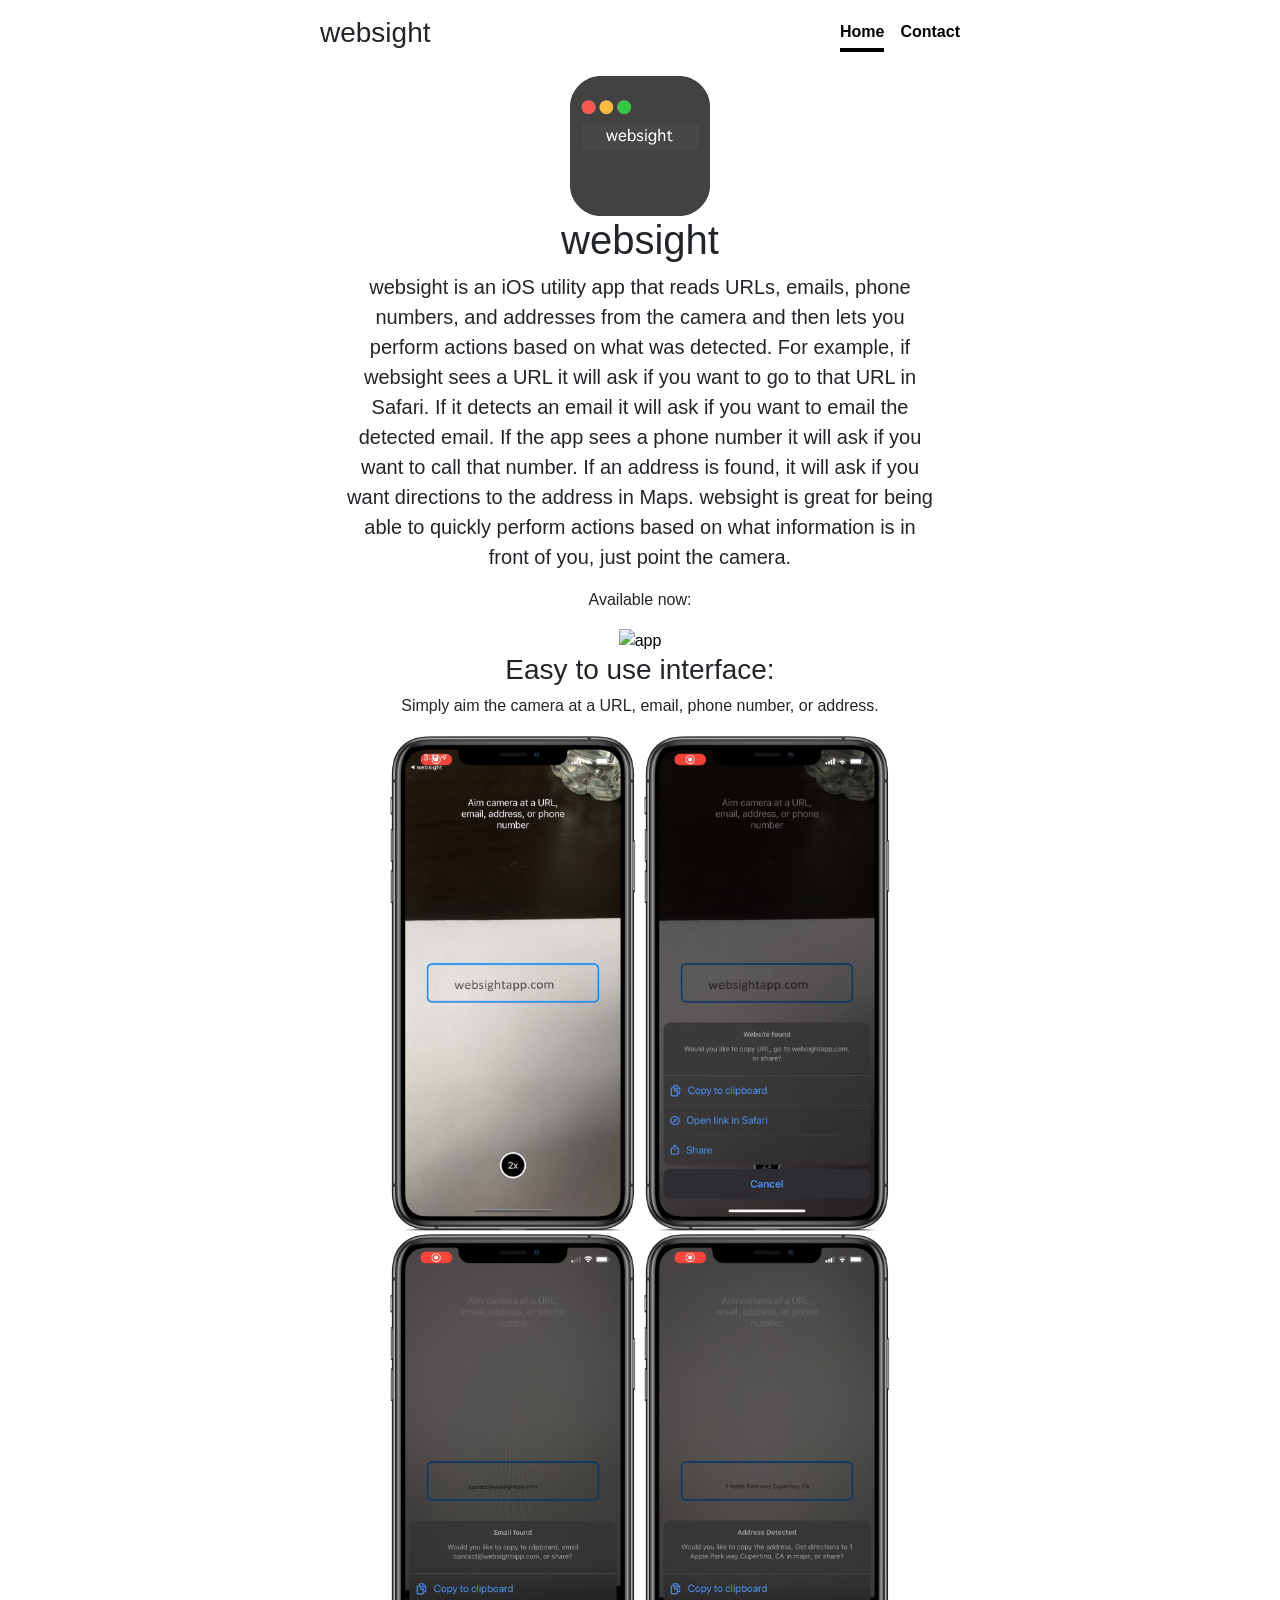
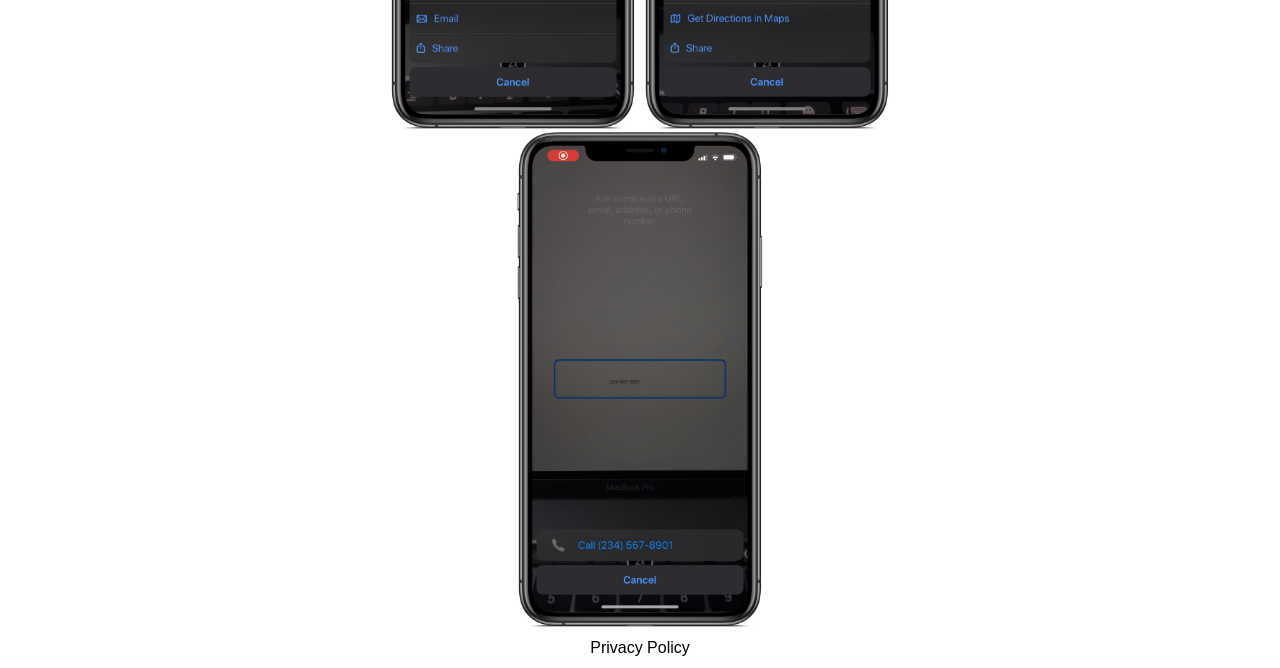
==== index.html @ d3ae5fbe "Add files via upload" ====
<!DOCTYPE html>
<html lang="en">
    <head>
        <meta charset="utf-8">
        <meta name="viewport" content="width=device-width, initial-scale=1,shrink-to-fit=no">
        <link rel="stylesheet" href="https://stackpath.bootstrapcdn.com/bootstrap/4.3.1/css/bootstrap.min.css" integrity="sha384-ggOyR0iXCbMQv3Xipma34MD+dH/1fQ784/j6cY/iJTQUOhcWr7x9JvoRxT2MZw1T" crossorigin="anonymous">
        <link rel="stylesheet" href="style.css">
        <title>websight | an iOS utility app</title>
        <link rel="shortcut icon" href="Websight%20final.png" />

        <style>

            .bd-placeholder-img {
                font-size: 1.125rem;
                text-anchor: middle;
                -webkit-user-select: none;
                -moz-user-select: none;
                -ms-user-select: none;
                user-select: none;
            }

            @media (min-width: 768px) {
                .bd-placeholder-img-lg {
                    font-size: 3.5rem;
                }
            }

        </style>
    </head>
<body class = "text-center">
    <div class="cover-container d-flex w-100 h-100 p-3 mx-auto flex-column">
        <header class="masthead mb-auto">
            <div class="inner">
                <h3 class="masthead-brand">websight</h3>
                <nav class="nav nav-masthead justify-content-center">
                    <a class="nav-link active" href="">Home</a>
                    <a class="nav-link" href="mailto:contact@websightapp.com">Contact</a>
                </nav>
            </div>&nbsp;&nbsp;
        </header>&nbsp;&nbsp;&nbsp;
        <main class="inner cover" role="main">
            <img src="Websight%20final.png" alt="appIcon" width="140" height="140">
            <h1 class="cover-heading">websight</h1>
            <p class="lead">websight is an iOS utility app that reads URLs, emails, phone numbers, and addresses from the camera and then lets you perform actions based on what was detected.
                For example, if websight sees a URL it will ask if you want to go to that URL in Safari. If it detects an email it will ask if you want to email the detected email. If the app sees a phone
                number it will ask if you want to call that number. If an address is found, it will ask if you want directions to the address in Maps.
                websight is great for being able to quickly perform actions based on what information is in front of you, just point the camera.</p>
            <p class="lead">
            <p>Available now:</p>
                <a href="https://apps.apple.com/us/app/websight/id1508181543"><img src="Download_on_the_App_Store_Badge_US-UK_RGB_wht_092917.svg" width="140" height="60" title="appStore" alt="app"></a>
                <h3>Easy to use interface:</h3>
                <p>Simply aim the camera at a URL, email, phone number, or address.</p>
            </p>
        </main>
        <footer class="mastfoot mt-auto">
            <div class="inner">
                <img src="iPhone-XS-Max-nonDetected.jpg" width="250" height="498">
                <img src="iPhone-XS-Max-Website.jpg" width="250" height="498">
                <img src="iPhone-XS-Max-email.jpg" width="250" height="498">
                <img src="iPhone-XS-Max-maps.jpg" width="250" height="498">
                <img src="iPhone-XS-Max-phone.jpg" width="250" height="498">
            </div>
            <a class="nav-link" href="privacy-policy.html">Privacy Policy</a>
        </footer>

    </div>

<script src="https://code.jquery.com/jquery-3.3.1.slim.min.js" integrity="sha384-q8i/X+965DzO0rT7abK41JStQIAqVgRVzpbzo5smXKp4YfRvH+8abtTE1Pi6jizo" crossorigin="anonymous"></script>
<script src="https://cdnjs.cloudflare.com/ajax/libs/popper.js/1.14.7/umd/popper.min.js" integrity="sha384-UO2eT0CpHqdSJQ6hJty5KVphtPhzWj9WO1clHTMGa3JDZwrnQq4sF86dIHNDz0W1" crossorigin="anonymous"></script>
<script src="https://stackpath.bootstrapcdn.com/bootstrap/4.3.1/js/bootstrap.min.js" integrity="sha384-JjSmVgyd0p3pXB1rRibZUAYoIIy6OrQ6VrjIEaFf/nJGzIxFDsf4x0xIM+B07jRM" crossorigin="anonymous"></script>
</body>
</html>
---- style.css ----
a,
a:focus,
a:hover {
    color: black;
}

html, body {
    height: 100%;
}
body {
    display: -ms-flexbox;
    display: flex;

}

.cover-container {
    max-width: 42em;
}

.masthead {
    margin-bottom: 2rem;
}

.masthead-brand {
    margin-bottom: 0;
}

.nav-masthead .nav-link {
    padding: .25rem 0;
    font-weight: 700;
    color: black;
    background-color: transparent;
    border-bottom: .25rem solid transparent;
}

.nav-masthead .nav-link:hover,
.nav-masthead .nav-link:focus {
    border-bottom-color: rgba(255, 255, 255, .25);
}

.nav-masthead .nav-link + .nav-link {
    margin-left: 1rem;
}

.nav-masthead .active {
    color: black;
    border-bottom-color: black;
}
@media (min-width: 48em) {
    .masthead-brand {
        float: left;
    }
    .nav-masthead {
        float: right;
    }
}
.cover {
    padding: 0 1.5rem;
}
.cover .btn-lg {
    padding: .75rem 1.25rem;
    font-weight: 700;
}


/*
 * Footer
 */
.mastfoot {
    color: rgba(255, 255, 255, .5);
}
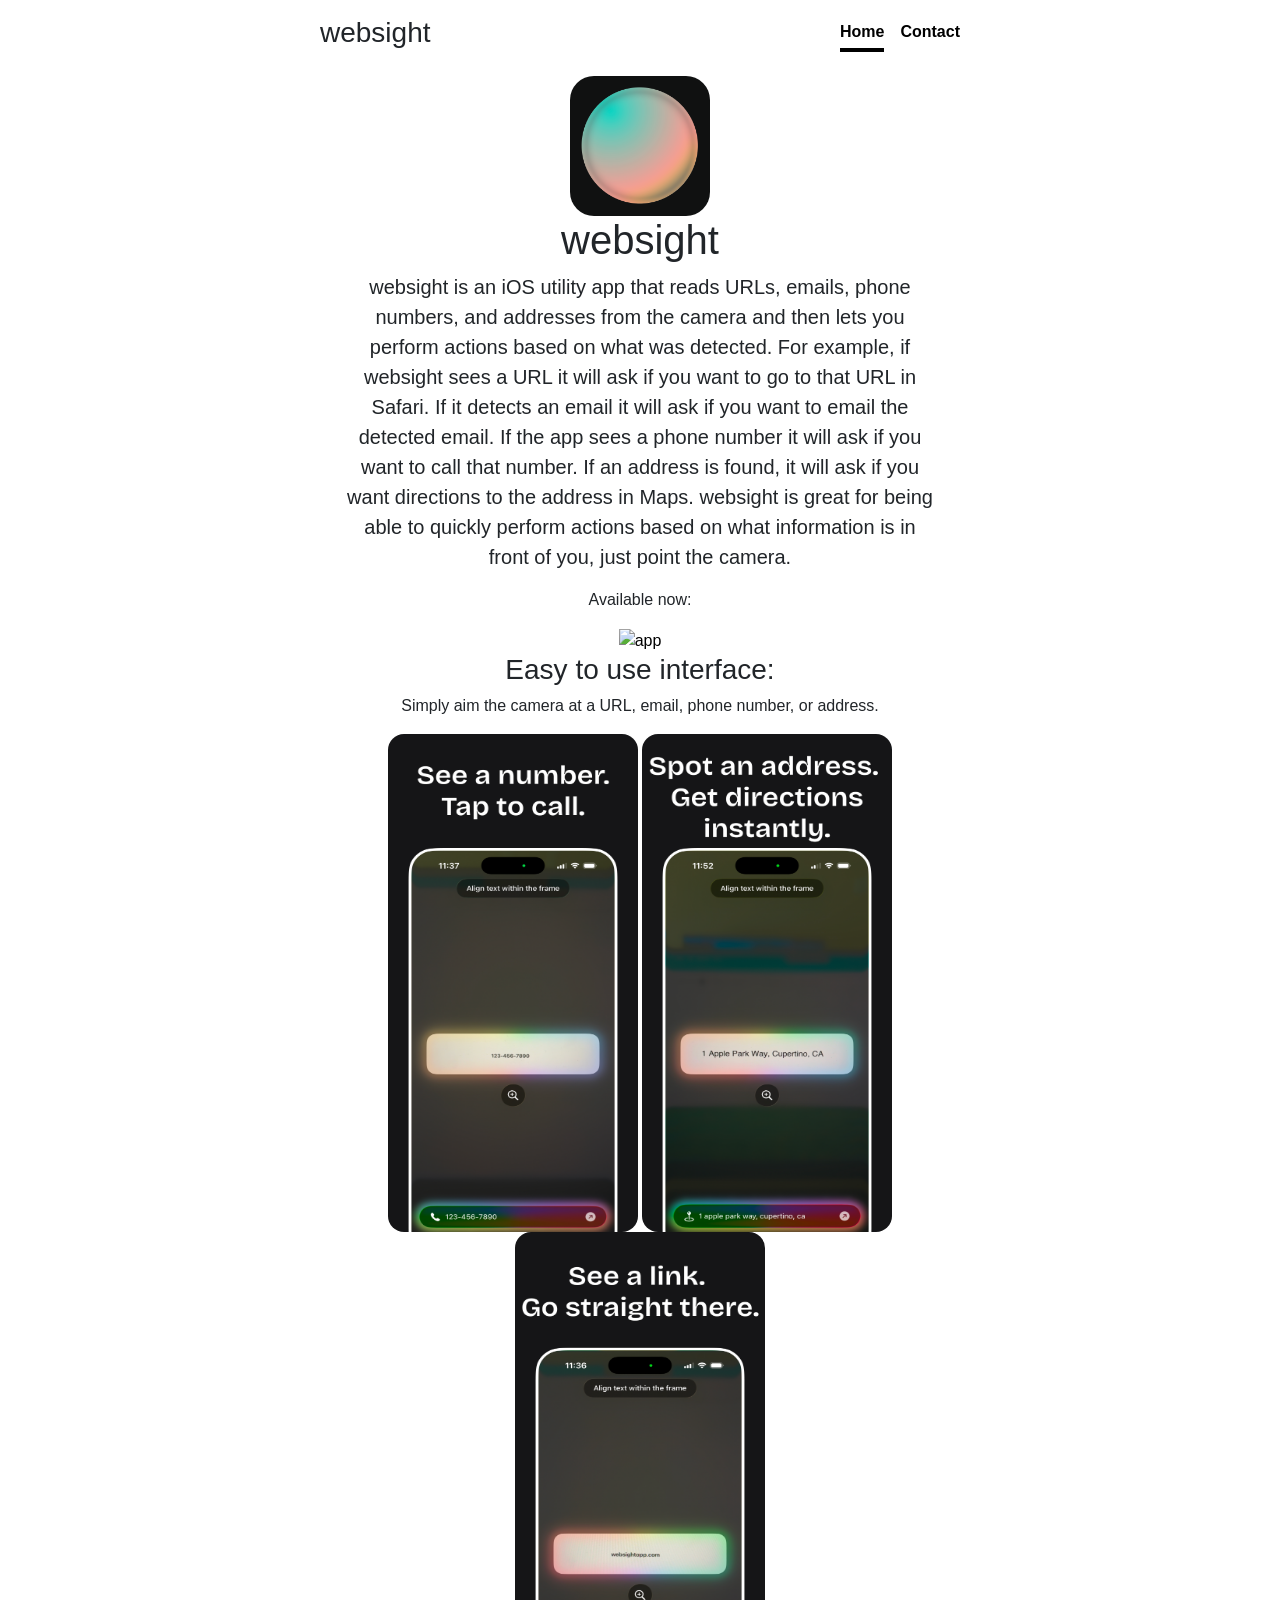
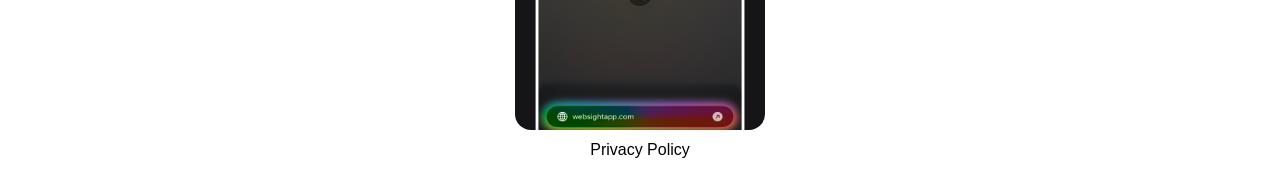
==== commit 69d46ce5: "update website with new app design" ====
--- a/index.html
+++ b/index.html
@@ -5,8 +5,8 @@
         <meta name="viewport" content="width=device-width, initial-scale=1,shrink-to-fit=no">
         <link rel="stylesheet" href="https://stackpath.bootstrapcdn.com/bootstrap/4.3.1/css/bootstrap.min.css" integrity="sha384-ggOyR0iXCbMQv3Xipma34MD+dH/1fQ784/j6cY/iJTQUOhcWr7x9JvoRxT2MZw1T" crossorigin="anonymous">
         <link rel="stylesheet" href="style.css">
-        <title>websight | an iOS utility app</title>
-        <link rel="shortcut icon" href="Websight%20final.png" />
+        <title>websight | Shortcuts for the real world</title>
+        <link rel="shortcut icon" href="Websight2Icon.png" />
 
         <style>
 
@@ -39,7 +39,7 @@
             </div>&nbsp;&nbsp;
         </header>&nbsp;&nbsp;&nbsp;
         <main class="inner cover" role="main">
-            <img src="Websight%20final.png" alt="appIcon" width="140" height="140">
+            <img src="Websight2Icon.png" alt="appIcon" width="140" height="140" class="app-icon">
             <h1 class="cover-heading">websight</h1>
             <p class="lead">websight is an iOS utility app that reads URLs, emails, phone numbers, and addresses from the camera and then lets you perform actions based on what was detected.
                 For example, if websight sees a URL it will ask if you want to go to that URL in Safari. If it detects an email it will ask if you want to email the detected email. If the app sees a phone
@@ -54,11 +54,9 @@
         </main>
         <footer class="mastfoot mt-auto">
             <div class="inner">
-                <img src="iPhone-XS-Max-nonDetected.jpg" width="250" height="498">
-                <img src="iPhone-XS-Max-Website.jpg" width="250" height="498">
-                <img src="iPhone-XS-Max-email.jpg" width="250" height="498">
-                <img src="iPhone-XS-Max-maps.jpg" width="250" height="498">
-                <img src="iPhone-XS-Max-phone.jpg" width="250" height="498">
+                <img src="6_1-Frame-en-1.jpg" width="250" height="498">
+                <img src="6_1-Frame-en-3.jpg" width="250" height="498">
+                <img src="6_1-Frame-en-4.jpg" width="250" height="498">
             </div>
             <a class="nav-link" href="privacy-policy.html">Privacy Policy</a>
         </footer>
--- a/style.css
+++ b/style.css
@@ -69,3 +69,15 @@
 .mastfoot {
     color: rgba(255, 255, 255, .5);
 }
+
+.app-icon {
+    border-radius: 24px;
+}
+
+.mastfoot .inner {
+    border-radius: 16px;
+}
+
+.mastfoot .inner img {
+    border-radius: 16px;
+}
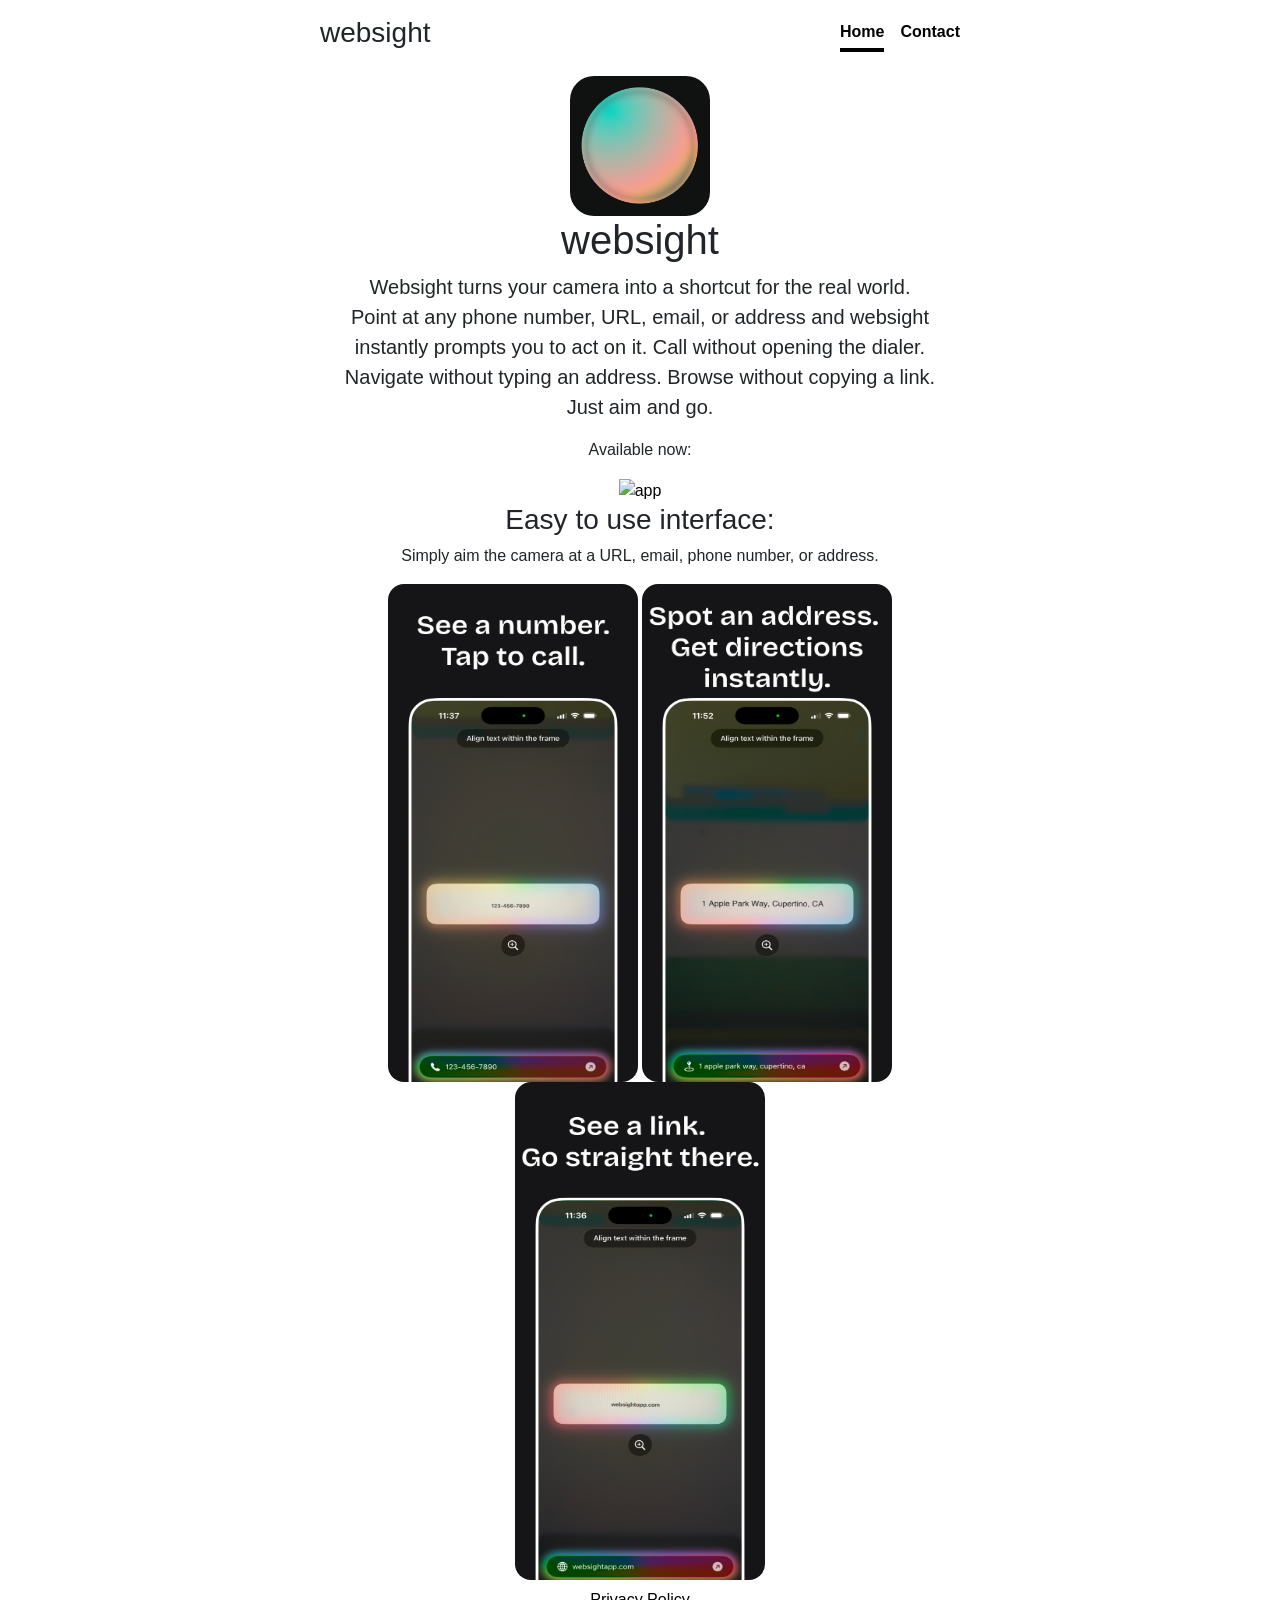
==== commit 5efaeedd: "upate website with updated app design" ====
--- a/index.html
+++ b/index.html
@@ -41,10 +41,9 @@
         <main class="inner cover" role="main">
             <img src="Websight2Icon.png" alt="appIcon" width="140" height="140" class="app-icon">
             <h1 class="cover-heading">websight</h1>
-            <p class="lead">websight is an iOS utility app that reads URLs, emails, phone numbers, and addresses from the camera and then lets you perform actions based on what was detected.
-                For example, if websight sees a URL it will ask if you want to go to that URL in Safari. If it detects an email it will ask if you want to email the detected email. If the app sees a phone
-                number it will ask if you want to call that number. If an address is found, it will ask if you want directions to the address in Maps.
-                websight is great for being able to quickly perform actions based on what information is in front of you, just point the camera.</p>
+            <p class="lead">Websight turns your camera into a shortcut for the real world.
+Point at any phone number, URL, email, or address and websight instantly prompts you to act on it. Call without opening the dialer. Navigate without typing an address. Browse without copying a link.
+Just aim and go.</p>
             <p class="lead">
             <p>Available now:</p>
                 <a href="https://apps.apple.com/us/app/websight/id1508181543"><img src="Download_on_the_App_Store_Badge_US-UK_RGB_wht_092917.svg" width="140" height="60" title="appStore" alt="app"></a>
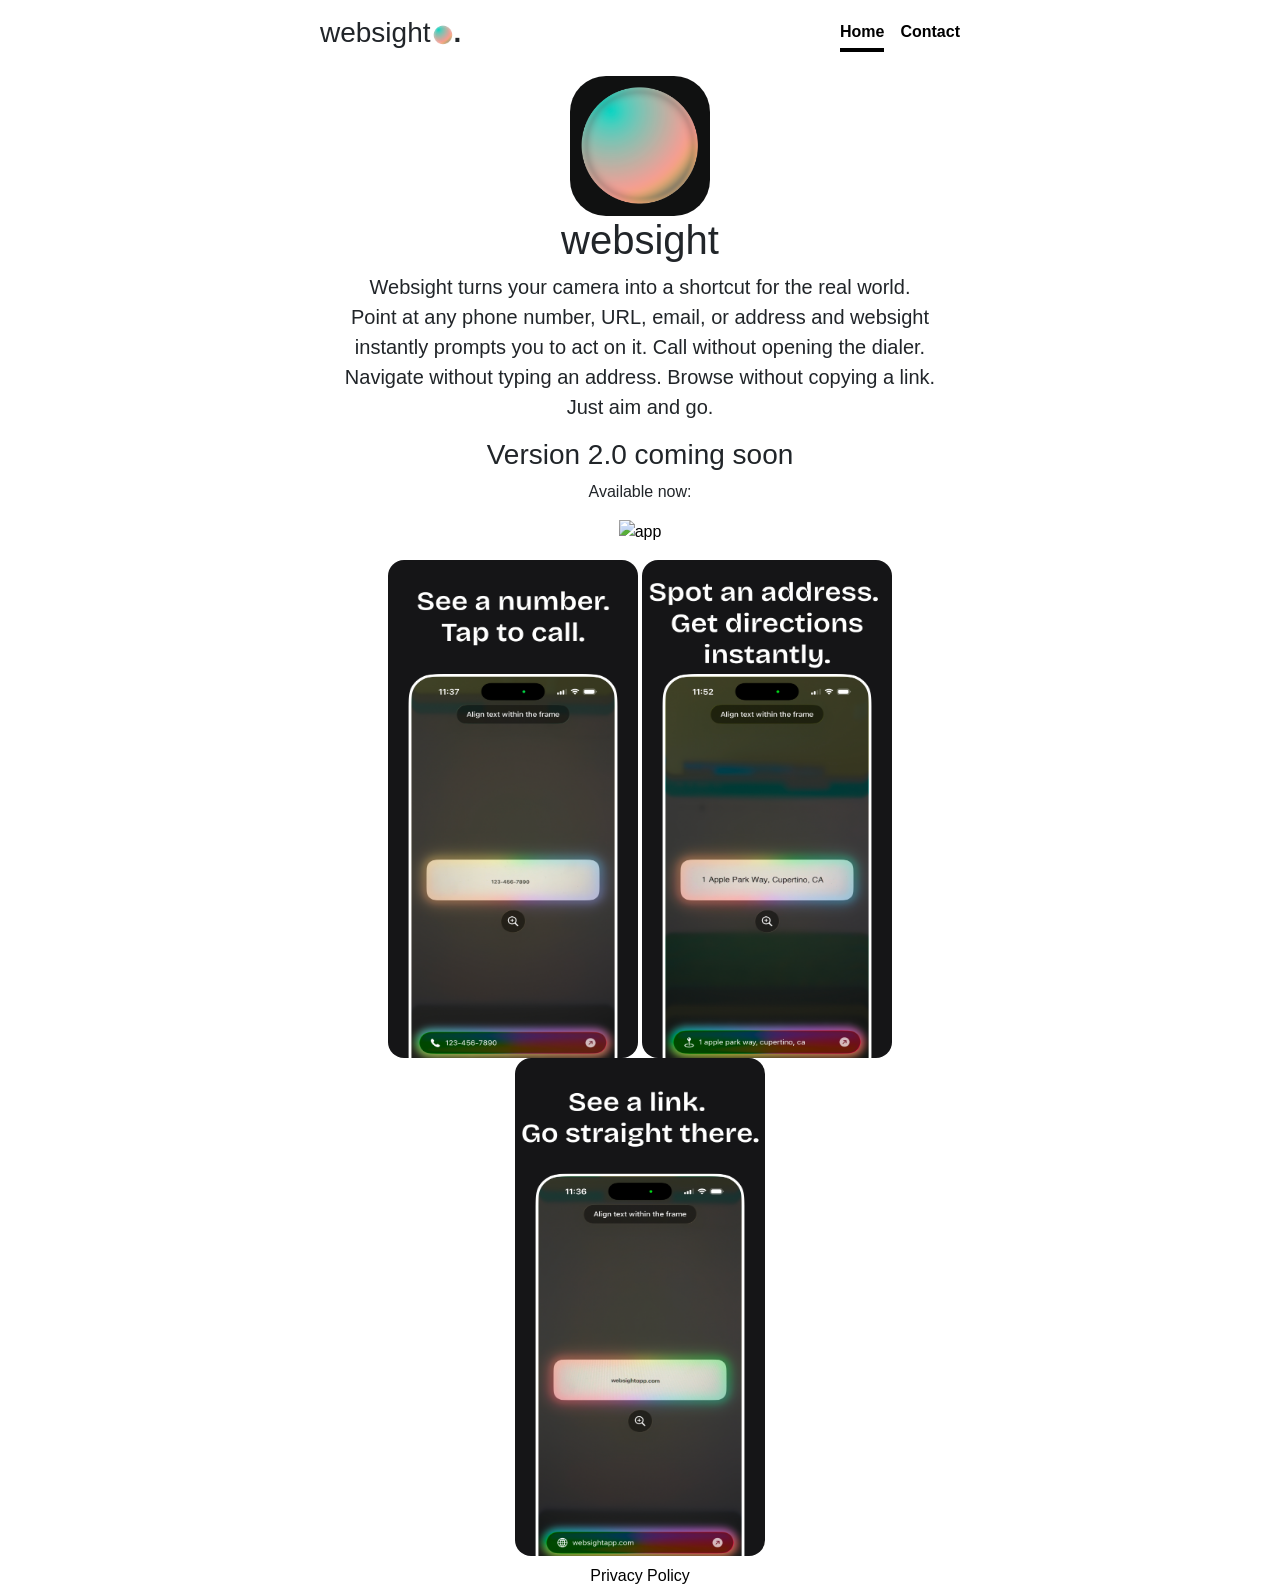
==== commit dd64dea8: "Add new Images" ====
--- a/index.html
+++ b/index.html
@@ -31,7 +31,7 @@
     <div class="cover-container d-flex w-100 h-100 p-3 mx-auto flex-column">
         <header class="masthead mb-auto">
             <div class="inner">
-                <h3 class="masthead-brand">websight</h3>
+                <h3 class="masthead-brand">websight<img src="App Icon Template-3.png" alt="Ellipse" class="masthead-logo"><b>.</b></h3>
                 <nav class="nav nav-masthead justify-content-center">
                     <a class="nav-link active" href="">Home</a>
                     <a class="nav-link" href="mailto:contact@websightapp.com">Contact</a>
@@ -45,17 +45,16 @@
 Point at any phone number, URL, email, or address and websight instantly prompts you to act on it. Call without opening the dialer. Navigate without typing an address. Browse without copying a link.
 Just aim and go.</p>
             <p class="lead">
+                <h3>Version 2.0 coming soon</h3>
             <p>Available now:</p>
                 <a href="https://apps.apple.com/us/app/websight/id1508181543"><img src="Download_on_the_App_Store_Badge_US-UK_RGB_wht_092917.svg" width="140" height="60" title="appStore" alt="app"></a>
-                <h3>Easy to use interface:</h3>
-                <p>Simply aim the camera at a URL, email, phone number, or address.</p>
             </p>
         </main>
         <footer class="mastfoot mt-auto">
             <div class="inner">
-                <img src="6_1-Frame-en-1.jpg" width="250" height="498">
-                <img src="6_1-Frame-en-3.jpg" width="250" height="498">
-                <img src="6_1-Frame-en-4.jpg" width="250" height="498">
+                <img alt = "phone number screenshot" src="6_1-Frame-en-1.jpg" width="250" height="498">
+                <img alt = "address screenshot" src="6_1-Frame-en-3.jpg" width="250" height="498">
+                <img alt = "browser screenshot" src="6_1-Frame-en-4.jpg" width="250" height="498">
             </div>
             <a class="nav-link" href="privacy-policy.html">Privacy Policy</a>
         </footer>
--- a/style.css
+++ b/style.css
@@ -23,6 +23,12 @@
 
 .masthead-brand {
     margin-bottom: 0;
+}
+
+.masthead-logo {
+    height: 22px;
+    vertical-align: middle;
+    margin-left: 1px;
 }
 
 .nav-masthead .nav-link {
@@ -71,11 +77,11 @@
 }
 
 .app-icon {
-    border-radius: 24px;
+    border-radius: 36px;
 }
 
 .mastfoot .inner {
-    border-radius: 16px;
+    border-radius: 18px;
 }
 
 .mastfoot .inner img {
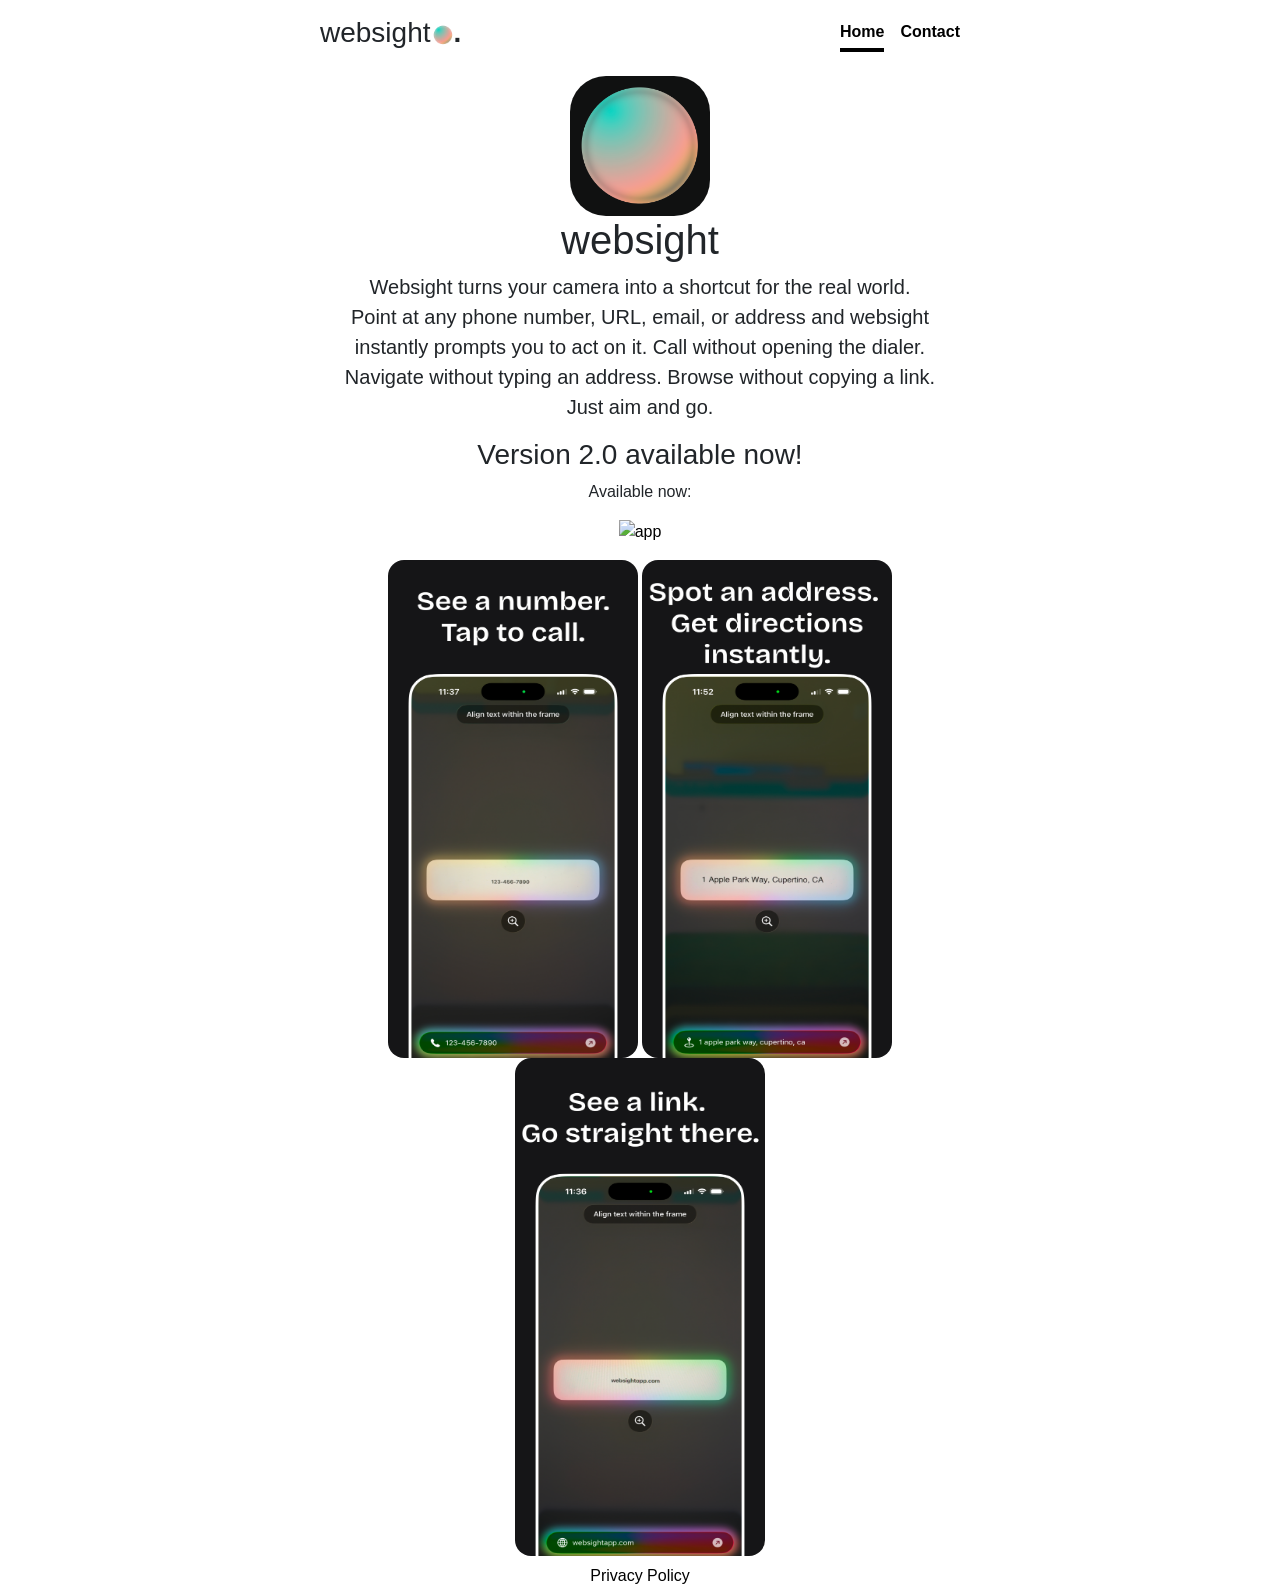
==== commit 4567b60b: "Update availability" ====
--- a/index.html
+++ b/index.html
@@ -6,7 +6,7 @@
         <link rel="stylesheet" href="https://stackpath.bootstrapcdn.com/bootstrap/4.3.1/css/bootstrap.min.css" integrity="sha384-ggOyR0iXCbMQv3Xipma34MD+dH/1fQ784/j6cY/iJTQUOhcWr7x9JvoRxT2MZw1T" crossorigin="anonymous">
         <link rel="stylesheet" href="style.css">
         <title>websight | Shortcuts for the real world</title>
-        <link rel="shortcut icon" href="Websight2Icon.png" />
+        <link rel="shortcut icon" href="App%20Icon%20Template-3.png" />
 
         <style>
 
@@ -31,7 +31,7 @@
     <div class="cover-container d-flex w-100 h-100 p-3 mx-auto flex-column">
         <header class="masthead mb-auto">
             <div class="inner">
-                <h3 class="masthead-brand">websight<img src="App Icon Template-3.png" alt="Ellipse" class="masthead-logo"><b>.</b></h3>
+                <h3 class="masthead-brand">websight<img src="App%20Icon%20Template-3.png" alt="Ellipse" class="masthead-logo"><b>.</b></h3>
                 <nav class="nav nav-masthead justify-content-center">
                     <a class="nav-link active" href="">Home</a>
                     <a class="nav-link" href="mailto:contact@websightapp.com">Contact</a>
@@ -45,7 +45,7 @@
 Point at any phone number, URL, email, or address and websight instantly prompts you to act on it. Call without opening the dialer. Navigate without typing an address. Browse without copying a link.
 Just aim and go.</p>
             <p class="lead">
-                <h3>Version 2.0 coming soon</h3>
+                <h3>Version 2.0 available now!</h3>
             <p>Available now:</p>
                 <a href="https://apps.apple.com/us/app/websight/id1508181543"><img src="Download_on_the_App_Store_Badge_US-UK_RGB_wht_092917.svg" width="140" height="60" title="appStore" alt="app"></a>
             </p>
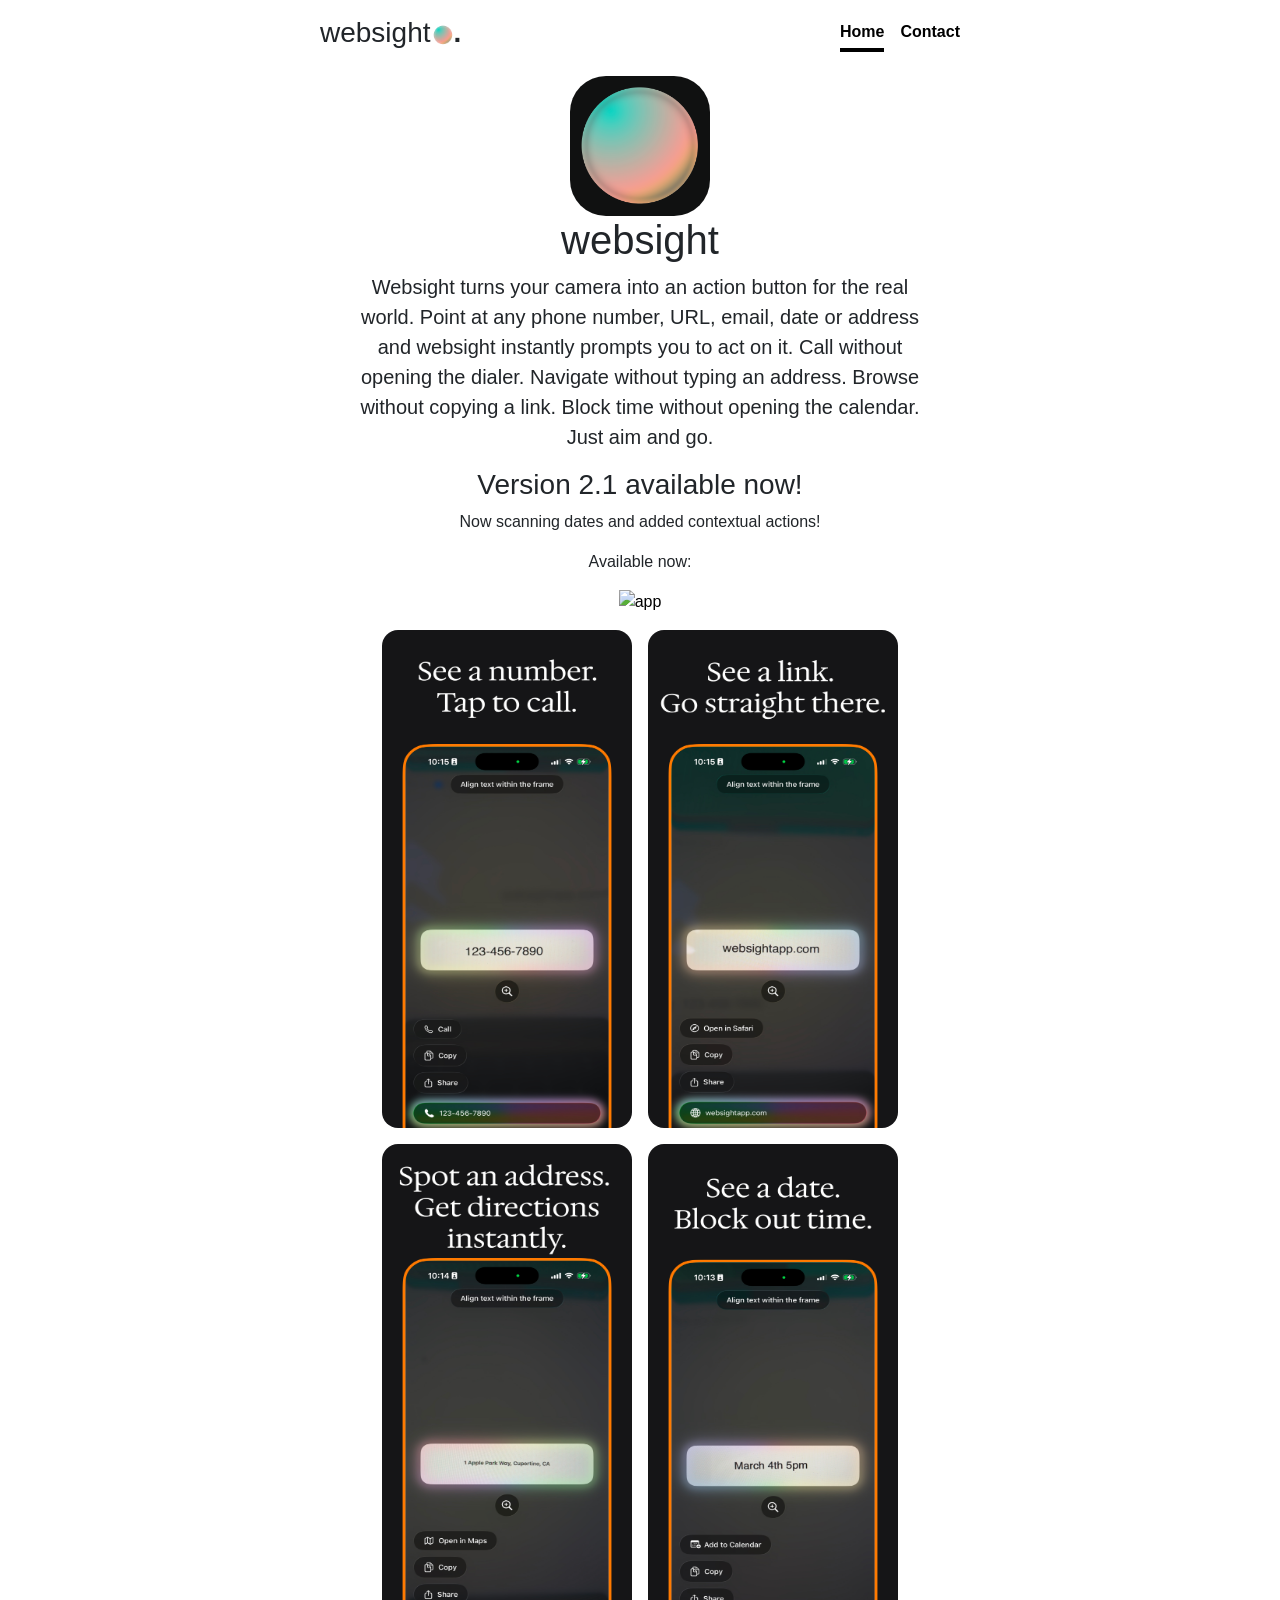
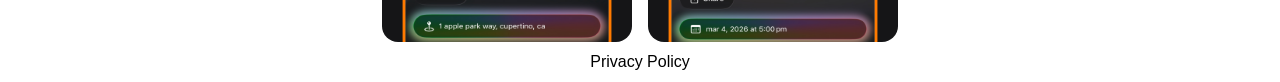
==== commit 0cf39342: "2.1 update" ====
--- a/index.html
+++ b/index.html
@@ -41,20 +41,23 @@
         <main class="inner cover" role="main">
             <img src="Websight2Icon.png" alt="appIcon" width="140" height="140" class="app-icon">
             <h1 class="cover-heading">websight</h1>
-            <p class="lead">Websight turns your camera into a shortcut for the real world.
-Point at any phone number, URL, email, or address and websight instantly prompts you to act on it. Call without opening the dialer. Navigate without typing an address. Browse without copying a link.
+            <p class="lead">Websight turns your camera into an action button for the real world.
+Point at any phone number, URL, email, date or address and websight instantly prompts you to act on it. Call without opening the dialer. Navigate without typing an address. Browse without copying a link. Block time without opening the calendar.
 Just aim and go.</p>
             <p class="lead">
-                <h3>Version 2.0 available now!</h3>
+                <h3>Version 2.1 available now!</h3>
+                <p>Now scanning dates and added contextual actions!</p>
+            </p>
             <p>Available now:</p>
                 <a href="https://apps.apple.com/us/app/websight/id1508181543"><img src="Download_on_the_App_Store_Badge_US-UK_RGB_wht_092917.svg" width="140" height="60" title="appStore" alt="app"></a>
             </p>
         </main>
         <footer class="mastfoot mt-auto">
             <div class="inner">
-                <img alt = "phone number screenshot" src="6_1-Frame-en-1.jpg" width="250" height="498">
-                <img alt = "address screenshot" src="6_1-Frame-en-3.jpg" width="250" height="498">
-                <img alt = "browser screenshot" src="6_1-Frame-en-4.jpg" width="250" height="498">
+                <img alt = "phone number screenshot" src="6_1-Frame-en-1-2.jpg" width="250" height="498">
+                <img alt = "address screenshot" src="6_1-Frame-en-2-3.jpg" width="250" height="498">
+                <img alt = "browser screenshot" src="6_1-Frame-en-3-2.jpg" width="250" height="498">
+                <img alt = "browser screenshot" src="6_1-Frame-en-4-2.jpg" width="250" height="498">
             </div>
             <a class="nav-link" href="privacy-policy.html">Privacy Policy</a>
         </footer>
--- a/style.css
+++ b/style.css
@@ -82,8 +82,17 @@
 
 .mastfoot .inner {
     border-radius: 18px;
+    display: flex;
+    flex-wrap: wrap;
+    justify-content: center;
+    gap: 16px;
 }
 
 .mastfoot .inner img {
     border-radius: 16px;
 }
+
+.made-in {
+    font-size: 10px;
+    color: black;
+}
